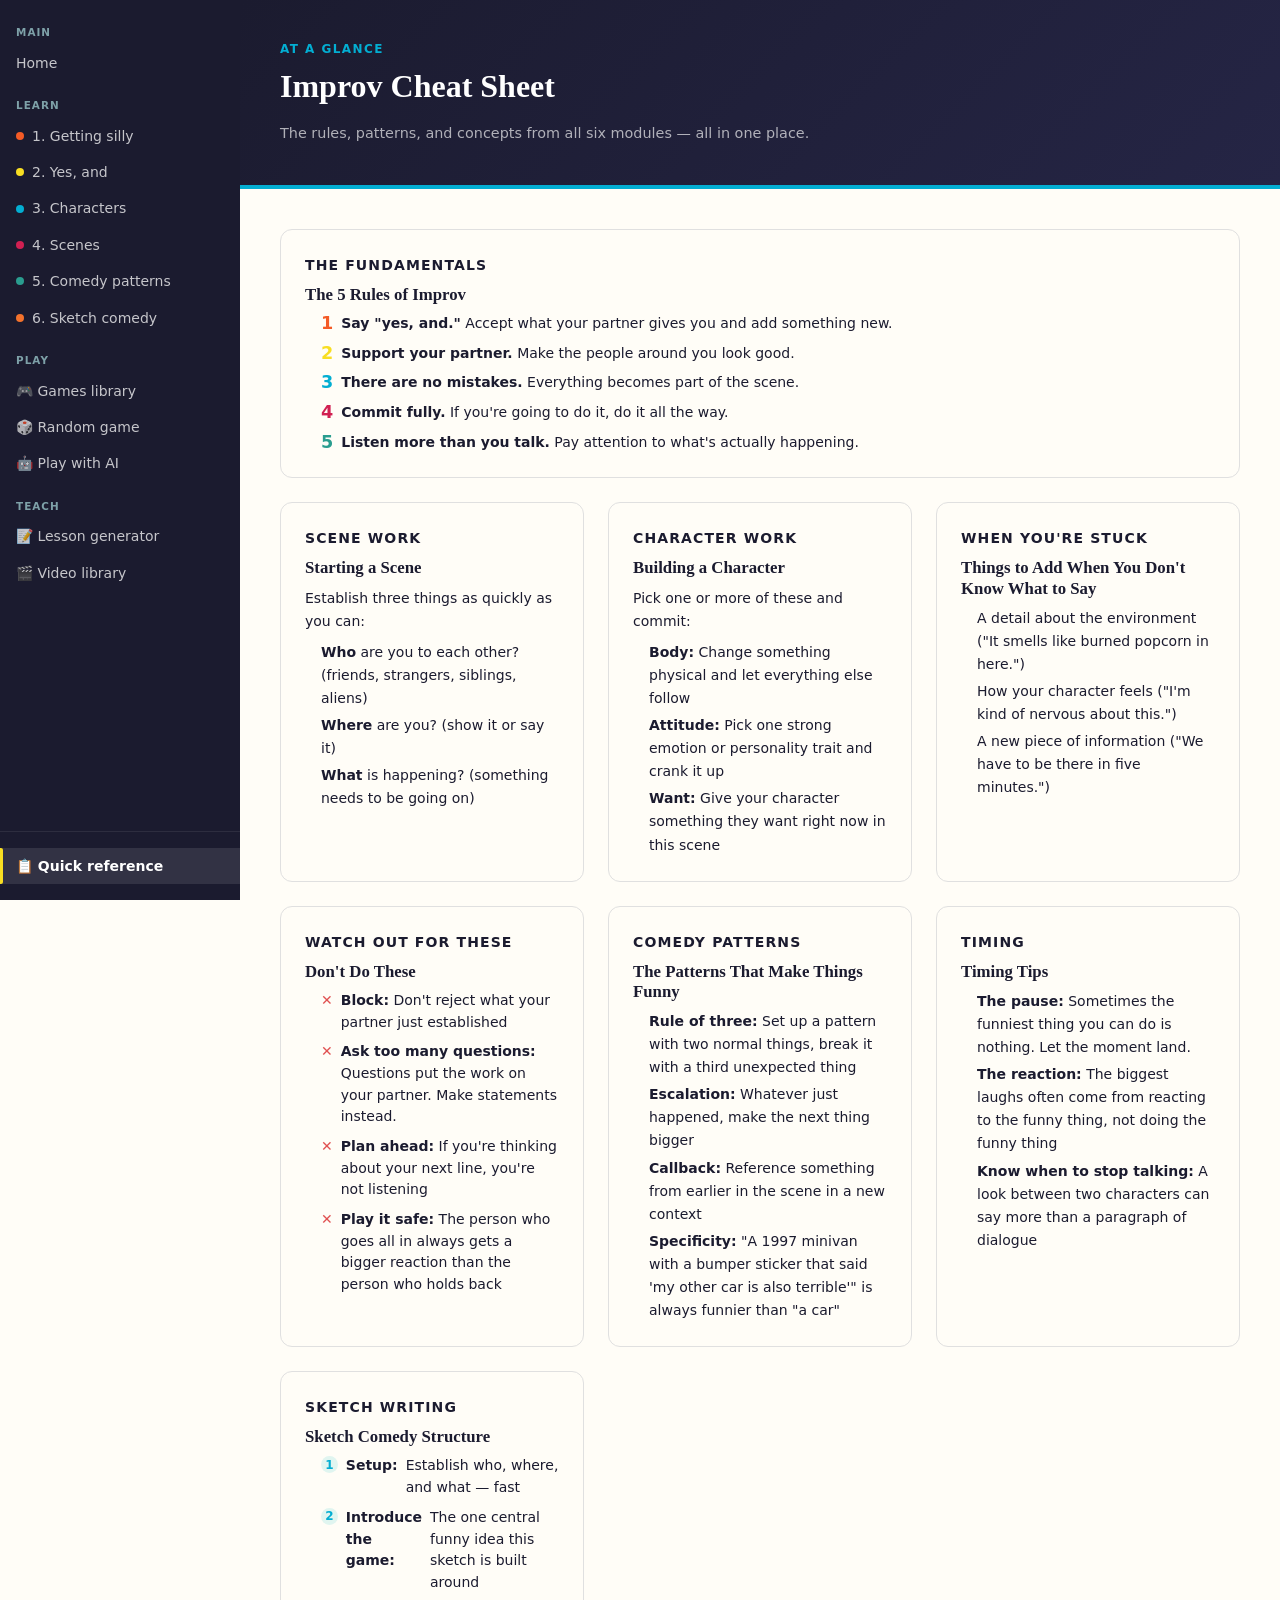
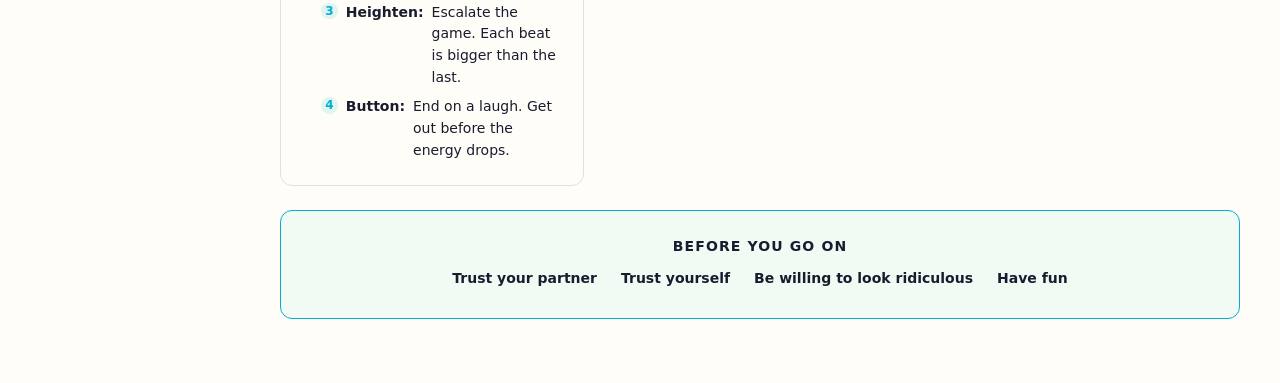
==== reference.html @ 0218b7f6 "Initial site build Co-Authored-By: Claude Sonnet 4.6 <noreply@anthropic.com>" ====
<!DOCTYPE html>
<html lang="en">
<head>
  <meta charset="UTF-8">
  <meta name="viewport" content="width=device-width, initial-scale=1.0">
  <title>Quick Reference — The Improv Hub</title>
  <link rel="stylesheet" href="style.css">
  <link rel="stylesheet" href="modules/module.css">
  <!-- Reference-specific styles for the cheat sheet layout -->
  <style>
    .ref-grid {
      display: grid;
      grid-template-columns: repeat(auto-fill, minmax(300px, 1fr));
      gap: var(--space-lg);
      padding: var(--space-xl) var(--space-xl) var(--space-2xl);
    }

    /* Full-width cards span both columns on wider screens */
    .ref-card-full {
      grid-column: 1 / -1;
    }

    .ref-card {
      background: var(--color-surface);
      border: 1px solid var(--color-border);
      border-radius: 12px;
      padding: var(--space-lg);
    }

    .ref-card-heading {
      font-size: 0.7rem;
      font-weight: 700;
      letter-spacing: 0.08em;
      text-transform: uppercase;
      color: var(--color-teal);
      margin: 0 0 var(--space-md);
    }

    .ref-card h3 {
      font-size: 1.05rem;
      font-weight: 700;
      color: var(--color-dark-text);
      margin: 0 0 var(--space-sm);
    }

    .ref-card ul,
    .ref-card ol {
      margin: 0;
      padding-left: var(--space-md);
      color: var(--color-body-text);
      font-size: 0.875rem;
      line-height: 1.65;
    }

    .ref-card li {
      margin-bottom: var(--space-xs);
    }

    .ref-card li:last-child {
      margin-bottom: 0;
    }

    .ref-card p {
      color: var(--color-body-text);
      font-size: 0.875rem;
      line-height: 1.65;
      margin: 0 0 var(--space-sm);
    }

    .ref-card p:last-child {
      margin-bottom: 0;
    }

    /* The five rules get colored numbers */
    .rules-list {
      list-style: none;
      padding: 0;
      margin: 0;
    }

    .rules-list li {
      display: flex;
      gap: var(--space-sm);
      margin-bottom: var(--space-sm);
      font-size: 0.875rem;
      line-height: 1.55;
      color: var(--color-body-text);
    }

    .rules-list li:last-child {
      margin-bottom: 0;
    }

    .rule-num {
      font-size: 1.1rem;
      font-weight: 800;
      line-height: 1;
      flex-shrink: 0;
      padding-top: 2px;
    }

    /* Don'ts list — red accent */
    .dont-list {
      list-style: none;
      padding: 0;
      margin: 0;
    }

    .dont-list li {
      display: flex;
      gap: var(--space-sm);
      margin-bottom: var(--space-sm);
      font-size: 0.875rem;
      line-height: 1.55;
      color: var(--color-body-text);
    }

    .dont-list li:last-child {
      margin-bottom: 0;
    }

    .dont-marker {
      color: #e05050;
      font-weight: 700;
      flex-shrink: 0;
    }

    /* Sketch steps — numbered with teal accent */
    .sketch-steps {
      list-style: none;
      padding: 0;
      margin: 0;
      counter-reset: sketch-step;
    }

    .sketch-steps li {
      counter-increment: sketch-step;
      display: flex;
      gap: var(--space-sm);
      margin-bottom: var(--space-sm);
      font-size: 0.875rem;
      line-height: 1.55;
      color: var(--color-body-text);
    }

    .sketch-steps li:last-child {
      margin-bottom: 0;
    }

    .sketch-steps li::before {
      content: counter(sketch-step);
      font-size: 0.75rem;
      font-weight: 800;
      color: var(--color-teal);
      background: rgba(0, 188, 188, 0.12);
      border-radius: 50%;
      width: 1.4em;
      height: 1.4em;
      display: flex;
      align-items: center;
      justify-content: center;
      flex-shrink: 0;
      margin-top: 1px;
    }

    /* "Before you go on" card — special treatment */
    .ref-card-closing {
      border-color: var(--color-teal);
      background: rgba(0, 188, 188, 0.05);
      text-align: center;
    }

    .ref-card-closing ul {
      list-style: none;
      padding: 0;
      display: flex;
      flex-wrap: wrap;
      justify-content: center;
      gap: var(--space-sm) var(--space-lg);
    }

    .ref-card-closing ul li {
      font-size: 0.875rem;
      color: var(--color-dark-text);
      font-weight: 600;
    }

    @media (max-width: 640px) {
      .ref-grid {
        grid-template-columns: 1fr;
        padding: var(--space-lg);
      }
    }
  </style>
</head>
<body>

  <button class="sidebar-toggle" id="sidebar-toggle" aria-label="Open navigation menu" aria-expanded="false" aria-controls="sidebar">☰</button>
  <div class="sidebar-overlay" id="sidebar-overlay" aria-hidden="true"></div>

  <div class="site-wrapper">

    <nav class="sidebar" id="sidebar" aria-label="Main navigation">
      <div class="sidebar-nav">
        <div class="nav-group">
          <div class="nav-group-label">Main</div>
          <a href="index.html" class="nav-link">Home</a>
        </div>
        <div class="nav-group">
          <div class="nav-group-label">Learn</div>
          <a href="modules/module1.html" class="nav-link"><span class="module-dot" style="background-color: var(--module-1-color);" aria-hidden="true"></span>1. Getting silly</a>
          <a href="modules/module2.html" class="nav-link"><span class="module-dot" style="background-color: var(--module-2-color);" aria-hidden="true"></span>2. Yes, and</a>
          <a href="modules/module3.html" class="nav-link"><span class="module-dot" style="background-color: var(--module-3-color);" aria-hidden="true"></span>3. Characters</a>
          <a href="modules/module4.html" class="nav-link"><span class="module-dot" style="background-color: var(--module-4-color);" aria-hidden="true"></span>4. Scenes</a>
          <a href="modules/module5.html" class="nav-link"><span class="module-dot" style="background-color: var(--module-5-color);" aria-hidden="true"></span>5. Comedy patterns</a>
          <a href="modules/module6.html" class="nav-link"><span class="module-dot" style="background-color: var(--module-6-color);" aria-hidden="true"></span>6. Sketch comedy</a>
        </div>
        <div class="nav-group">
          <div class="nav-group-label">Play</div>
          <a href="games/library.html" class="nav-link">🎮 Games library</a>
          <a href="play/ai-play.html?random=1" class="nav-link">🎲 Random game</a>
          <a href="play/ai-play.html" class="nav-link">🤖 Play with AI</a>
        </div>
        <div class="nav-group">
          <div class="nav-group-label">Teach</div>
          <a href="teach/lesson-generator.html" class="nav-link">📝 Lesson generator</a>
          <a href="videos/library.html" class="nav-link">🎬 Video library</a>
        </div>
      </div>
      <div class="sidebar-footer">
        <a href="reference.html" class="nav-link">📋 Quick reference</a>
      </div>
    </nav>

    <main class="main-content" id="main-content">

      <!-- Page header -->
      <header class="module-hero" style="--module-color: var(--color-teal);" aria-labelledby="ref-title">
        <p class="module-eyebrow">At a glance</p>
        <h1 id="ref-title">Improv Cheat Sheet</h1>
        <p style="color: rgba(255,255,255,0.65); margin: var(--space-sm) 0 0; font-size: 0.9rem;">
          The rules, patterns, and concepts from all six modules — all in one place.
        </p>
      </header>

      <!-- Cheat sheet grid -->
      <div class="ref-grid">

        <!-- The 5 Rules -->
        <div class="ref-card ref-card-full">
          <p class="ref-card-heading">The fundamentals</p>
          <h3>The 5 Rules of Improv</h3>
          <ol class="rules-list">
            <li>
              <span class="rule-num" style="color: var(--module-1-color);">1</span>
              <span><strong>Say "yes, and."</strong> Accept what your partner gives you and add something new.</span>
            </li>
            <li>
              <span class="rule-num" style="color: var(--module-2-color);">2</span>
              <span><strong>Support your partner.</strong> Make the people around you look good.</span>
            </li>
            <li>
              <span class="rule-num" style="color: var(--module-3-color);">3</span>
              <span><strong>There are no mistakes.</strong> Everything becomes part of the scene.</span>
            </li>
            <li>
              <span class="rule-num" style="color: var(--module-4-color);">4</span>
              <span><strong>Commit fully.</strong> If you're going to do it, do it all the way.</span>
            </li>
            <li>
              <span class="rule-num" style="color: var(--module-5-color);">5</span>
              <span><strong>Listen more than you talk.</strong> Pay attention to what's actually happening.</span>
            </li>
          </ol>
        </div>

        <!-- Starting a scene -->
        <div class="ref-card">
          <p class="ref-card-heading">Scene work</p>
          <h3>Starting a Scene</h3>
          <p>Establish three things as quickly as you can:</p>
          <ul>
            <li><strong>Who</strong> are you to each other? (friends, strangers, siblings, aliens)</li>
            <li><strong>Where</strong> are you? (show it or say it)</li>
            <li><strong>What</strong> is happening? (something needs to be going on)</li>
          </ul>
        </div>

        <!-- Building a character -->
        <div class="ref-card">
          <p class="ref-card-heading">Character work</p>
          <h3>Building a Character</h3>
          <p>Pick one or more of these and commit:</p>
          <ul>
            <li><strong>Body:</strong> Change something physical and let everything else follow</li>
            <li><strong>Attitude:</strong> Pick one strong emotion or personality trait and crank it up</li>
            <li><strong>Want:</strong> Give your character something they want right now in this scene</li>
          </ul>
        </div>

        <!-- Things to add when stuck -->
        <div class="ref-card">
          <p class="ref-card-heading">When you're stuck</p>
          <h3>Things to Add When You Don't Know What to Say</h3>
          <ul>
            <li>A detail about the environment ("It smells like burned popcorn in here.")</li>
            <li>How your character feels ("I'm kind of nervous about this.")</li>
            <li>A new piece of information ("We have to be there in five minutes.")</li>
          </ul>
        </div>

        <!-- Don'ts -->
        <div class="ref-card">
          <p class="ref-card-heading">Watch out for these</p>
          <h3>Don't Do These</h3>
          <ul class="dont-list">
            <li>
              <span class="dont-marker">✕</span>
              <span><strong>Block:</strong> Don't reject what your partner just established</span>
            </li>
            <li>
              <span class="dont-marker">✕</span>
              <span><strong>Ask too many questions:</strong> Questions put the work on your partner. Make statements instead.</span>
            </li>
            <li>
              <span class="dont-marker">✕</span>
              <span><strong>Plan ahead:</strong> If you're thinking about your next line, you're not listening</span>
            </li>
            <li>
              <span class="dont-marker">✕</span>
              <span><strong>Play it safe:</strong> The person who goes all in always gets a bigger reaction than the person who holds back</span>
            </li>
          </ul>
        </div>

        <!-- Comedy patterns -->
        <div class="ref-card">
          <p class="ref-card-heading">Comedy patterns</p>
          <h3>The Patterns That Make Things Funny</h3>
          <ul>
            <li><strong>Rule of three:</strong> Set up a pattern with two normal things, break it with a third unexpected thing</li>
            <li><strong>Escalation:</strong> Whatever just happened, make the next thing bigger</li>
            <li><strong>Callback:</strong> Reference something from earlier in the scene in a new context</li>
            <li><strong>Specificity:</strong> "A 1997 minivan with a bumper sticker that said 'my other car is also terrible'" is always funnier than "a car"</li>
          </ul>
        </div>

        <!-- Timing tips -->
        <div class="ref-card">
          <p class="ref-card-heading">Timing</p>
          <h3>Timing Tips</h3>
          <ul>
            <li><strong>The pause:</strong> Sometimes the funniest thing you can do is nothing. Let the moment land.</li>
            <li><strong>The reaction:</strong> The biggest laughs often come from reacting to the funny thing, not doing the funny thing</li>
            <li><strong>Know when to stop talking:</strong> A look between two characters can say more than a paragraph of dialogue</li>
          </ul>
        </div>

        <!-- Sketch comedy structure -->
        <div class="ref-card">
          <p class="ref-card-heading">Sketch writing</p>
          <h3>Sketch Comedy Structure</h3>
          <ol class="sketch-steps">
            <li><strong>Setup:</strong> Establish who, where, and what — fast</li>
            <li><strong>Introduce the game:</strong> The one central funny idea this sketch is built around</li>
            <li><strong>Heighten:</strong> Escalate the game. Each beat is bigger than the last.</li>
            <li><strong>Button:</strong> End on a laugh. Get out before the energy drops.</li>
          </ol>
        </div>

        <!-- Before you go on -->
        <div class="ref-card ref-card-full ref-card-closing">
          <p class="ref-card-heading">Before you go on</p>
          <ul>
            <li>Trust your partner</li>
            <li>Trust yourself</li>
            <li>Be willing to look ridiculous</li>
            <li>Have fun</li>
          </ul>
        </div>

      </div><!-- /ref-grid -->

    </main>

  </div>

  <script src="js/navigation.js"></script>
</body>
</html>
---- style.css ----
/* ============================================================
   THE IMPROV HUB — Global Stylesheet
   style.css

   Table of contents:
   1. CSS custom properties (color/type variables)
   2. Reset and base styles
   3. Typography
   4. Layout (sidebar + main content)
   5. Sidebar navigation
   6. Buttons
   7. Cards (module cards, game cards)
   8. Homepage sections (hero, learn improv, games library, random game)
   9. Badges and tags
   10. Filter tags
   11. Utilities
   12. Responsive / mobile
============================================================ */


/* ============================================================
   1. CSS CUSTOM PROPERTIES
   These variables are used everywhere. Change a color here
   and it updates across the whole site.
============================================================ */

:root {
  /* Core colors */
  --color-navy:        #1B1B2F;
  --color-yellow:      #F8DE22;
  --color-orange:      #F45B26;
  --color-teal:        #03AED2;
  --color-red:         #D12052;
  --color-green:       #2A9D8F;
  --color-deep-orange: #F3722C;
  --color-soft-teal:   #A8DADC;

  /* Background and text */
  --color-bg:          #FFFDF7;
  --color-dark-text:   #1B1B2F;
  --color-gray-text:   #6B6B8D;
  --color-border:      #e0e0e0;
  --color-white:       #ffffff;

  /* Module 2 special case — yellow needs dark text on white */
  --color-yellow-text: #B8A000;
  --color-yellow-tint: #FFFDE6;

  /* Module accent colors (used for dots, labels, badges) */
  --module-1-color:    var(--color-orange);
  --module-2-color:    var(--color-yellow);
  --module-3-color:    var(--color-teal);
  --module-4-color:    var(--color-red);
  --module-5-color:    var(--color-green);
  --module-6-color:    var(--color-deep-orange);

  /* Sidebar */
  --sidebar-width:     240px;
  --sidebar-bg:        var(--color-navy);

  /* Typography */
  --font-serif:        'Georgia', 'Times New Roman', serif;
  --font-sans:         'Segoe UI', system-ui, -apple-system, sans-serif;

  /* Spacing */
  --space-xs:   4px;
  --space-sm:   8px;
  --space-md:   16px;
  --space-lg:   24px;
  --space-xl:   40px;
  --space-2xl:  64px;

  /* Border radius */
  --radius-sm:  6px;
  --radius-md:  10px;
  --radius-lg:  16px;

  /* Shadows */
  --shadow-card: 0 2px 8px rgba(27, 27, 47, 0.08);
  --shadow-card-hover: 0 4px 16px rgba(27, 27, 47, 0.14);
}


/* ============================================================
   2. RESET AND BASE STYLES
   Normalize cross-browser differences and set sensible defaults
============================================================ */

*, *::before, *::after {
  box-sizing: border-box;
  margin: 0;
  padding: 0;
}

html {
  font-size: 16px;
  scroll-behavior: smooth;
}

body {
  font-family: var(--font-sans);
  background-color: var(--color-bg);
  color: var(--color-dark-text);
  line-height: 1.6;
  min-height: 100vh;
}

img {
  max-width: 100%;
  height: auto;
  display: block;
}

a {
  color: var(--color-teal);
  text-decoration: none;
}

a:hover {
  text-decoration: underline;
}

ul, ol {
  list-style: none;
}


/* ============================================================
   3. TYPOGRAPHY
============================================================ */

h1, h2, h3, h4, h5, h6 {
  font-family: var(--font-serif);
  color: var(--color-dark-text);
  line-height: 1.2;
}

h1 { font-size: 2.5rem; }
h2 { font-size: 1.75rem; }
h3 { font-size: 1.25rem; }
h4 { font-size: 1.1rem; }

p {
  margin-bottom: var(--space-md);
}

p:last-child {
  margin-bottom: 0;
}

/* Section headings used across homepage */
.section-heading {
  font-family: var(--font-serif);
  font-size: 1.75rem;
  color: var(--color-dark-text);
  margin-bottom: var(--space-lg);
}

.section-heading-row {
  display: flex;
  align-items: baseline;
  justify-content: space-between;
  margin-bottom: var(--space-lg);
}

.section-heading-row .section-heading {
  margin-bottom: 0;
}

.view-all-link {
  font-size: 0.9rem;
  color: var(--color-teal);
  font-family: var(--font-sans);
  white-space: nowrap;
}

.view-all-link:hover {
  text-decoration: underline;
}


/* ============================================================
   4. LAYOUT — SIDEBAR + MAIN CONTENT
   The sidebar is fixed on the left; content scrolls independently.
============================================================ */

.site-wrapper {
  display: flex;
  min-height: 100vh;
}

/* Sidebar takes a fixed column on the left */
.sidebar {
  width: var(--sidebar-width);
  flex-shrink: 0;           /* Don't let it compress */
  background-color: var(--sidebar-bg);
  position: fixed;
  top: 0;
  left: 0;
  height: 100vh;
  overflow-y: auto;
  z-index: 100;
  display: flex;
  flex-direction: column;
}

/* Main content fills the rest of the viewport */
.main-content {
  margin-left: var(--sidebar-width);
  flex: 1;
  min-width: 0;             /* Prevents overflow in flex children */
}

/* Mobile toggle button — hidden on desktop */
.sidebar-toggle {
  display: none;
}


/* ============================================================
   5. SIDEBAR NAVIGATION
============================================================ */

/* Navigation groups (MAIN, LEARN, PLAY, TEACH) */
.sidebar-nav {
  flex: 1;
  padding: var(--space-lg) 0 var(--space-md);
}

.nav-group {
  margin-bottom: var(--space-md);
}

/* Section label (e.g., "MAIN", "MODULES") */
.nav-group-label {
  font-size: 0.65rem;
  font-weight: 700;
  letter-spacing: 0.1em;
  text-transform: uppercase;
  color: var(--color-soft-teal);
  padding: 0 var(--space-md) var(--space-xs);
  opacity: 0.7;
}

/* Individual nav links */
.nav-link {
  display: flex;
  align-items: center;
  gap: var(--space-sm);
  padding: 7px var(--space-md);
  color: rgba(255, 255, 255, 0.75);
  font-size: 0.875rem;
  text-decoration: none;
  border-radius: 0;
  transition: background-color 0.15s ease, color 0.15s ease;
  position: relative;
}

.nav-link:hover {
  background-color: rgba(255, 255, 255, 0.07);
  color: var(--color-white);
  text-decoration: none;
}

/* Active state — white text + subtle left accent */
.nav-link.active {
  background-color: rgba(255, 255, 255, 0.1);
  color: var(--color-white);
  font-weight: 600;
}

.nav-link.active::before {
  content: '';
  position: absolute;
  left: 0;
  top: 0;
  bottom: 0;
  width: 3px;
  background-color: var(--color-yellow);
  border-radius: 0 2px 2px 0;
}

/* Colored module dots in the sidebar */
.module-dot {
  width: 8px;
  height: 8px;
  border-radius: 50%;
  flex-shrink: 0;
}

/* Bottom section of sidebar (Quick Reference, divider) */
.sidebar-footer {
  padding: var(--space-md) 0;
  border-top: 1px solid rgba(255, 255, 255, 0.08);
}


/* ============================================================
   6. BUTTONS
============================================================ */

.btn {
  display: inline-flex;
  align-items: center;
  gap: var(--space-sm);
  padding: 10px 22px;
  border: none;
  border-radius: var(--radius-sm);
  font-family: var(--font-sans);
  font-size: 0.9rem;
  font-weight: 600;
  cursor: pointer;
  text-decoration: none;
  transition: opacity 0.15s ease, transform 0.1s ease;
  line-height: 1;
}

.btn:hover {
  opacity: 0.88;
  transform: translateY(-1px);
  text-decoration: none;
}

.btn:active {
  transform: translateY(0);
}

/* Orange — "Start learning", "Random game" */
.btn-orange {
  background-color: var(--color-orange);
  color: var(--color-white);
}

/* Teal — "Browse games" */
.btn-teal {
  background-color: var(--color-teal);
  color: var(--color-white);
}

/* Yellow — "Play with AI" */
.btn-yellow {
  background-color: var(--color-yellow);
  color: var(--color-dark-text);
}

/* Ghost / outline button */
.btn-outline {
  background-color: transparent;
  color: var(--color-white);
  border: 2px solid rgba(255, 255, 255, 0.4);
}

.btn-outline:hover {
  border-color: var(--color-white);
}

/* Large button variant */
.btn-lg {
  padding: 13px 28px;
  font-size: 1rem;
}


/* ============================================================
   7. CARDS
============================================================ */

/* Base card styles shared by module and game cards */
.card {
  background-color: var(--color-white);
  border: 1px solid var(--color-border);
  border-radius: var(--radius-md);
  overflow: hidden;
  transition: box-shadow 0.2s ease, transform 0.15s ease;
  box-shadow: var(--shadow-card);
}

.card:hover {
  box-shadow: var(--shadow-card-hover);
  transform: translateY(-2px);
}

.card a {
  text-decoration: none;
  color: inherit;
}

/* --- Module cards (used in the 3x2 grid on homepage) --- */
.module-card {
  padding: var(--space-lg);
  display: flex;
  flex-direction: column;
  gap: var(--space-sm);
  cursor: pointer;
}

.module-card:hover {
  text-decoration: none;
}

/* "Module 1" colored label */
.module-card-label {
  font-size: 0.75rem;
  font-weight: 700;
  text-transform: uppercase;
  letter-spacing: 0.06em;
}

.module-card-title {
  font-family: var(--font-serif);
  font-size: 1.05rem;
  color: var(--color-dark-text);
  line-height: 1.3;
  margin-bottom: var(--space-xs);
}

.module-card-desc {
  font-size: 0.85rem;
  color: var(--color-gray-text);
  line-height: 1.5;
  flex: 1;
}

.module-card-meta {
  display: flex;
  gap: var(--space-sm);
  flex-wrap: wrap;
  margin-top: var(--space-sm);
}

/* --- Game cards (featured 2x2, and smaller grid) --- */
.game-card {
  padding: var(--space-md);
  display: flex;
  flex-direction: column;
  gap: var(--space-xs);
  cursor: pointer;
  position: relative;
}

.game-card-title {
  font-family: var(--font-serif);
  font-size: 1rem;
  color: var(--color-dark-text);
  line-height: 1.3;
}

.game-card-desc {
  font-size: 0.82rem;
  color: var(--color-gray-text);
  line-height: 1.45;
  flex: 1;
}

.game-card-meta {
  display: flex;
  gap: var(--space-xs);
  flex-wrap: wrap;
  margin-top: var(--space-sm);
}

/* Featured game cards are slightly larger */
.game-card-featured {
  padding: var(--space-lg);
}

.game-card-featured .game-card-title {
  font-size: 1.1rem;
}

/* AI badge positioned in top-right of featured cards */
.ai-badge {
  position: absolute;
  top: var(--space-md);
  right: var(--space-md);
  background-color: var(--color-yellow);
  color: var(--color-dark-text);
  font-size: 0.7rem;
  font-weight: 700;
  padding: 3px 8px;
  border-radius: 20px;
  white-space: nowrap;
}


/* ============================================================
   8. HOMEPAGE SECTIONS
============================================================ */

/* --- Hero section --- */
.hero {
  background: linear-gradient(135deg, #1B1B2F 0%, #252545 100%);
  padding: var(--space-2xl) var(--space-xl);
  color: var(--color-white);
  min-height: 380px;
  display: flex;
  flex-direction: column;
  justify-content: center;
}

.hero-eyebrow {
  font-size: 0.75rem;
  font-weight: 700;
  letter-spacing: 0.15em;
  text-transform: uppercase;
  color: var(--color-teal);
  margin-bottom: var(--space-sm);
  font-family: var(--font-sans);
}

.hero-title {
  font-family: var(--font-serif);
  font-size: 3.25rem;
  color: var(--color-yellow);
  line-height: 1.1;
  margin-bottom: var(--space-md);
}

.hero-subtitle {
  font-size: 1.05rem;
  color: rgba(255, 255, 255, 0.8);
  max-width: 520px;
  line-height: 1.6;
  margin-bottom: var(--space-xl);
}

.hero-buttons {
  display: flex;
  gap: var(--space-md);
  flex-wrap: wrap;
}

/* --- Content sections (shared padding/max-width) --- */
.section {
  padding: var(--space-xl);
}

.section + .section {
  padding-top: 0;  /* Sections stack without double spacing */
}

/* --- Module grid (3 columns on homepage) --- */
.modules-grid {
  display: grid;
  grid-template-columns: repeat(3, 1fr);
  gap: var(--space-md);
}

/* --- Featured games (2x2 grid) --- */
.featured-games-grid {
  display: grid;
  grid-template-columns: repeat(2, 1fr);
  gap: var(--space-md);
  margin-bottom: var(--space-lg);
}

/* --- Additional games (4-column smaller grid) --- */
.games-grid-small {
  display: grid;
  grid-template-columns: repeat(4, 1fr);
  gap: var(--space-sm);
  margin-top: var(--space-md);
}

/* --- "FEATURED GAMES" sub-label --- */
.subsection-label {
  font-size: 0.7rem;
  font-weight: 700;
  letter-spacing: 0.12em;
  text-transform: uppercase;
  color: var(--color-gray-text);
  margin-bottom: var(--space-md);
}

/* --- Random game banner --- */
.random-game-banner {
  background-color: var(--color-navy);
  padding: var(--space-xl);
  text-align: center;
}

.random-game-banner h2 {
  font-family: var(--font-serif);
  font-size: 1.75rem;
  color: var(--color-yellow);
  margin-bottom: var(--space-sm);
}

.random-game-banner p {
  color: var(--color-teal);
  font-size: 1rem;
  margin-bottom: var(--space-lg);
}


/* ============================================================
   9. BADGES AND TAGS
   Small colored chips used inside cards (e.g., "4 games", "15 min")
============================================================ */

.badge {
  display: inline-flex;
  align-items: center;
  gap: 4px;
  padding: 3px 10px;
  border-radius: 20px;
  font-size: 0.72rem;
  font-weight: 600;
  line-height: 1.4;
  white-space: nowrap;
}

/* Module-colored badges — background is a light tint of the module color */
/* These are set inline via CSS custom properties on each card */
.badge-tinted {
  background-color: var(--badge-bg, #f0f0f0);
  color: var(--badge-color, #444);
}

/* Category tag on game cards */
.tag {
  display: inline-block;
  padding: 2px 8px;
  background-color: #f0f0f0;
  color: var(--color-gray-text);
  border-radius: 20px;
  font-size: 0.7rem;
  font-weight: 600;
}


/* ============================================================
   10. FILTER TAGS ROW
   Used in the games library and homepage games section
============================================================ */

.filter-tags {
  display: flex;
  gap: var(--space-sm);
  flex-wrap: wrap;
  margin-bottom: var(--space-lg);
}

.filter-tag {
  padding: 6px 14px;
  border: 1px solid var(--color-border);
  background-color: var(--color-white);
  color: var(--color-gray-text);
  border-radius: 20px;
  font-size: 0.82rem;
  font-weight: 500;
  cursor: pointer;
  transition: background-color 0.15s ease, color 0.15s ease, border-color 0.15s ease;
  font-family: var(--font-sans);
}

.filter-tag:hover {
  border-color: var(--color-teal);
  color: var(--color-teal);
}

.filter-tag.active {
  background-color: var(--color-navy);
  color: var(--color-white);
  border-color: var(--color-navy);
}


/* ============================================================
   11. UTILITIES
============================================================ */

.sr-only {
  position: absolute;
  width: 1px;
  height: 1px;
  padding: 0;
  margin: -1px;
  overflow: hidden;
  clip: rect(0, 0, 0, 0);
  white-space: nowrap;
  border: 0;
}

.text-teal  { color: var(--color-teal); }
.text-yellow { color: var(--color-yellow); }
.text-gray  { color: var(--color-gray-text); }

.mt-sm { margin-top: var(--space-sm); }
.mt-md { margin-top: var(--space-md); }
.mt-lg { margin-top: var(--space-lg); }


/* ============================================================
   12. RESPONSIVE / MOBILE
   Breakpoint: 768px (tablets and phones)
   - Sidebar slides off-screen and becomes a drawer
   - Grids collapse to fewer columns
============================================================ */

@media (max-width: 768px) {

  /* Sidebar becomes a hidden drawer */
  .sidebar {
    transform: translateX(-100%);
    transition: transform 0.25s ease;
    width: 260px;
  }

  /* When open, slide in */
  .sidebar.sidebar-open {
    transform: translateX(0);
  }

  /* Main content takes full width on mobile */
  .main-content {
    margin-left: 0;
  }

  /* Show the mobile toggle button */
  .sidebar-toggle {
    display: flex;
    align-items: center;
    justify-content: center;
    position: fixed;
    top: var(--space-md);
    left: var(--space-md);
    z-index: 200;
    width: 40px;
    height: 40px;
    background-color: var(--color-navy);
    color: var(--color-white);
    border: none;
    border-radius: var(--radius-sm);
    cursor: pointer;
    font-size: 1.1rem;
  }

  /* Overlay behind open sidebar on mobile */
  .sidebar-overlay {
    display: none;
    position: fixed;
    inset: 0;
    background-color: rgba(0, 0, 0, 0.5);
    z-index: 99;
  }

  .sidebar-overlay.visible {
    display: block;
  }

  /* Stack hero vertically, reduce size */
  .hero {
    padding: 64px var(--space-lg) var(--space-xl);
    min-height: auto;
  }

  .hero-title {
    font-size: 2.25rem;
  }

  .hero-buttons {
    flex-direction: column;
    align-items: flex-start;
  }

  /* Content sections less padding */
  .section {
    padding: var(--space-lg);
  }

  /* Module cards: 1 column */
  .modules-grid {
    grid-template-columns: 1fr;
  }

  /* Featured games: 1 column */
  .featured-games-grid {
    grid-template-columns: 1fr;
  }

  /* Small games grid: 2 columns */
  .games-grid-small {
    grid-template-columns: repeat(2, 1fr);
  }

  /* Random game banner */
  .random-game-banner {
    padding: var(--space-xl) var(--space-lg);
  }
}

@media (max-width: 480px) {
  .games-grid-small {
    grid-template-columns: 1fr;
  }

  .hero-title {
    font-size: 1.9rem;
  }
}
---- modules/module.css ----
/* ============================================================
   module.css
   Styles for all module pages (module1–6).
   Loaded in addition to global style.css.

   Table of contents:
   1. Module hero header
   2. Module section nav (sticky tab bar)
   3. Module content sections
   4. Lesson accordion
   5. Video placeholder
   6. Game spotlight card
   7. AI play section — setup panel
   8. AI play section — API key overlay
   9. AI play section — chat interface
   10. AI play section — reflection panel
   11. Responsive
============================================================ */


/* ============================================================
   1. MODULE HERO HEADER
   Each module gets its own color via --module-color on the element.
============================================================ */

.module-hero {
  background: linear-gradient(135deg, var(--color-navy) 0%, #252545 100%);
  padding: var(--space-xl);
  border-bottom: 4px solid var(--module-color, var(--color-orange));
  position: relative;
}

.module-eyebrow {
  font-size: 0.75rem;
  font-weight: 700;
  letter-spacing: 0.12em;
  text-transform: uppercase;
  color: var(--module-color, var(--color-orange));
  margin-bottom: var(--space-sm);
  font-family: var(--font-sans);
}

.module-hero h1 {
  color: var(--color-white);
  font-size: 2rem;
  margin-bottom: var(--space-md);
}

.module-hero-meta {
  display: flex;
  gap: var(--space-md);
  flex-wrap: wrap;
}

.module-hero-badge {
  background-color: rgba(255, 255, 255, 0.12);
  color: rgba(255, 255, 255, 0.8);
  border-radius: 20px;
  padding: 4px 12px;
  font-size: 0.8rem;
}


/* ============================================================
   2. MODULE SECTION NAV
   Sticky horizontal tab bar that links to each section.
============================================================ */

.module-tabs {
  position: sticky;
  top: 0;
  z-index: 50;
  background-color: var(--color-white);
  border-bottom: 1px solid var(--color-border);
  display: flex;
  gap: 0;
  overflow-x: auto;
  scrollbar-width: none; /* Firefox */
}

.module-tabs::-webkit-scrollbar { display: none; }

.module-tab {
  flex-shrink: 0;
  padding: 12px var(--space-md);
  font-size: 0.85rem;
  font-weight: 500;
  color: var(--color-gray-text);
  text-decoration: none;
  border-bottom: 3px solid transparent;
  transition: color 0.15s ease, border-color 0.15s ease;
  white-space: nowrap;
}

.module-tab:hover {
  color: var(--color-dark-text);
  text-decoration: none;
}

.module-tab.active {
  color: var(--module-color, var(--color-orange));
  border-bottom-color: var(--module-color, var(--color-orange));
  font-weight: 600;
}


/* ============================================================
   3. MODULE CONTENT SECTIONS
============================================================ */

.module-section {
  padding: var(--space-xl);
  border-bottom: 1px solid var(--color-border);
}

.module-section:last-child {
  border-bottom: none;
}

.module-section-heading {
  font-family: var(--font-serif);
  font-size: 1.5rem;
  color: var(--color-dark-text);
  margin-bottom: var(--space-lg);
}

/* Stub placeholder for sections not yet built */
.section-stub {
  background-color: #f8f8fb;
  border: 1px dashed var(--color-border);
  border-radius: var(--radius-md);
  padding: var(--space-xl);
  text-align: center;
  color: var(--color-gray-text);
  font-style: italic;
}


/* ============================================================
   4. LESSON ACCORDION
   Used in "The Basics" section for collapsible concept cards.
============================================================ */

.accordion {
  display: flex;
  flex-direction: column;
  gap: var(--space-sm);
}

.accordion-item {
  border: 1px solid var(--color-border);
  border-radius: var(--radius-md);
  overflow: hidden;
}

.accordion-trigger {
  width: 100%;
  display: flex;
  align-items: center;
  justify-content: space-between;
  padding: var(--space-md) var(--space-lg);
  background-color: var(--color-white);
  border: none;
  cursor: pointer;
  font-family: var(--font-sans);
  font-size: 0.95rem;
  font-weight: 600;
  color: var(--color-dark-text);
  text-align: left;
  transition: background-color 0.15s ease;
}

.accordion-trigger:hover {
  background-color: #f8f8f8;
}

.accordion-icon {
  font-size: 0.7rem;
  flex-shrink: 0;
  transition: transform 0.2s ease;
  color: var(--color-gray-text);
}

.accordion-trigger[aria-expanded="true"] .accordion-icon {
  transform: rotate(180deg);
}

.accordion-body {
  padding: var(--space-md) var(--space-lg) var(--space-lg);
  border-top: 1px solid var(--color-border);
  font-size: 0.9rem;
  line-height: 1.65;
  color: var(--color-dark-text);
}

.accordion-body[hidden] { display: none; }


/* ============================================================
   5. VIDEO PLACEHOLDER
============================================================ */

.video-grid {
  display: grid;
  grid-template-columns: repeat(2, 1fr);
  gap: var(--space-md);
}

.video-placeholder {
  background-color: #1a1a2e;
  border-radius: var(--radius-md);
  aspect-ratio: 16 / 9;
  display: flex;
  flex-direction: column;
  align-items: center;
  justify-content: center;
  gap: var(--space-sm);
  color: rgba(255, 255, 255, 0.5);
  font-size: 0.85rem;
}

.video-placeholder-icon {
  font-size: 2rem;
  opacity: 0.4;
}

.video-caption {
  font-size: 0.82rem;
  color: var(--color-gray-text);
  margin-top: var(--space-sm);
  text-align: center;
}


/* ============================================================
   6. GAME SPOTLIGHT CARD
============================================================ */

.game-spotlight {
  background-color: var(--color-white);
  border: 1px solid var(--color-border);
  border-radius: var(--radius-lg);
  overflow: hidden;
}

.game-spotlight-header {
  padding: var(--space-lg);
  border-bottom: 1px solid var(--color-border);
  display: flex;
  align-items: flex-start;
  justify-content: space-between;
  gap: var(--space-md);
}

.game-spotlight-title {
  font-family: var(--font-serif);
  font-size: 1.25rem;
}

.game-spotlight-body {
  padding: var(--space-lg);
}

.game-spotlight-body ol {
  list-style: decimal;
  padding-left: var(--space-lg);
  display: flex;
  flex-direction: column;
  gap: var(--space-sm);
  font-size: 0.92rem;
  line-height: 1.6;
}


/* ============================================================
   7. AI PLAY SECTION — SETUP PANEL
   The intro screen before the game starts.
============================================================ */

/* The whole AI play zone — dark navy background */
.ai-play-zone {
  background-color: var(--color-navy);
  border-radius: var(--radius-lg);
  overflow: hidden;
  position: relative;
}

/* Each panel inside the zone: setup, chat, reflection */
.ai-panel {
  padding: var(--space-xl);
}

.ai-panel[hidden] { display: none; }

.ai-panel-heading {
  font-family: var(--font-serif);
  font-size: 1.4rem;
  color: var(--color-white);
  margin-bottom: var(--space-sm);
}

.ai-panel-intro {
  color: rgba(255, 255, 255, 0.75);
  font-size: 0.92rem;
  line-height: 1.65;
  margin-bottom: var(--space-lg);
  max-width: 600px;
}

/* "How it works" and tips lists */
.ai-how-it-works {
  background-color: rgba(255, 255, 255, 0.06);
  border-radius: var(--radius-md);
  padding: var(--space-md) var(--space-lg);
  margin-bottom: var(--space-lg);
}

.ai-how-it-works h3 {
  font-family: var(--font-sans);
  font-size: 0.72rem;
  font-weight: 700;
  letter-spacing: 0.1em;
  text-transform: uppercase;
  color: var(--color-soft-teal);
  margin-bottom: var(--space-sm);
}

.ai-how-it-works ul {
  list-style: none;
  display: flex;
  flex-direction: column;
  gap: 6px;
}

.ai-how-it-works li {
  font-size: 0.875rem;
  color: rgba(255, 255, 255, 0.8);
  padding-left: var(--space-md);
  position: relative;
  line-height: 1.5;
}

.ai-how-it-works li::before {
  content: '→';
  position: absolute;
  left: 0;
  color: var(--color-teal);
  font-size: 0.75rem;
  top: 1px;
}

/* Prompt picker */
.prompt-picker-label {
  font-size: 0.72rem;
  font-weight: 700;
  letter-spacing: 0.1em;
  text-transform: uppercase;
  color: var(--color-soft-teal);
  margin-bottom: var(--space-sm);
}

.prompt-list {
  display: flex;
  flex-direction: column;
  gap: var(--space-xs);
  margin-bottom: var(--space-md);
}

.prompt-option {
  padding: 10px var(--space-md);
  background-color: rgba(255, 255, 255, 0.07);
  border: 1px solid rgba(255, 255, 255, 0.1);
  border-radius: var(--radius-sm);
  color: rgba(255, 255, 255, 0.8);
  font-size: 0.875rem;
  cursor: pointer;
  text-align: left;
  font-family: var(--font-sans);
  transition: background-color 0.15s ease, border-color 0.15s ease, color 0.15s ease;
  line-height: 1.4;
}

.prompt-option:hover {
  background-color: rgba(255, 255, 255, 0.12);
  border-color: rgba(255, 255, 255, 0.25);
  color: var(--color-white);
}

.prompt-option.selected {
  background-color: rgba(3, 174, 210, 0.2);
  border-color: var(--color-teal);
  color: var(--color-white);
}

/* Custom prompt input */
.prompt-custom {
  display: flex;
  gap: var(--space-sm);
  margin-bottom: var(--space-lg);
}

.prompt-custom-input {
  flex: 1;
  background-color: rgba(255, 255, 255, 0.07);
  border: 1px solid rgba(255, 255, 255, 0.15);
  border-radius: var(--radius-sm);
  color: var(--color-white);
  font-family: var(--font-sans);
  font-size: 0.875rem;
  padding: 9px var(--space-md);
  outline: none;
  transition: border-color 0.15s ease;
}

.prompt-custom-input::placeholder {
  color: rgba(255, 255, 255, 0.35);
}

.prompt-custom-input:focus {
  border-color: var(--color-teal);
}

/* Who goes first */
.who-starts-label {
  font-size: 0.72rem;
  font-weight: 700;
  letter-spacing: 0.1em;
  text-transform: uppercase;
  color: var(--color-soft-teal);
  margin-bottom: var(--space-sm);
}

.who-starts-buttons {
  display: flex;
  gap: var(--space-sm);
  margin-bottom: var(--space-xl);
}

.who-starts-btn {
  flex: 1;
  padding: 10px;
  background-color: rgba(255, 255, 255, 0.07);
  border: 1px solid rgba(255, 255, 255, 0.15);
  border-radius: var(--radius-sm);
  color: rgba(255, 255, 255, 0.75);
  font-family: var(--font-sans);
  font-size: 0.875rem;
  cursor: pointer;
  transition: all 0.15s ease;
  text-align: center;
}

.who-starts-btn:hover {
  background-color: rgba(255, 255, 255, 0.12);
  color: var(--color-white);
}

.who-starts-btn.selected {
  background-color: rgba(248, 222, 34, 0.15);
  border-color: var(--color-yellow);
  color: var(--color-yellow);
  font-weight: 600;
}


/* ============================================================
   8. AI PLAY SECTION — API KEY OVERLAY
============================================================ */

.api-key-overlay {
  position: absolute;
  inset: 0;
  background-color: rgba(27, 27, 47, 0.97);
  display: flex;
  align-items: center;
  justify-content: center;
  padding: var(--space-xl);
  border-radius: var(--radius-lg);
  z-index: 10;
}

.api-key-overlay[hidden] { display: none; }

.api-key-box {
  background-color: rgba(255, 255, 255, 0.05);
  border: 1px solid rgba(255, 255, 255, 0.15);
  border-radius: var(--radius-lg);
  padding: var(--space-xl);
  max-width: 420px;
  width: 100%;
  text-align: center;
}

.api-key-box h3 {
  font-family: var(--font-serif);
  color: var(--color-white);
  font-size: 1.2rem;
  margin-bottom: var(--space-sm);
}

.api-key-box p {
  font-size: 0.875rem;
  color: rgba(255, 255, 255, 0.65);
  margin-bottom: var(--space-lg);
  line-height: 1.55;
}

.api-key-input {
  width: 100%;
  background-color: rgba(255, 255, 255, 0.07);
  border: 1px solid rgba(255, 255, 255, 0.2);
  border-radius: var(--radius-sm);
  color: var(--color-white);
  font-family: var(--font-sans);
  font-size: 0.875rem;
  padding: 10px var(--space-md);
  margin-bottom: var(--space-sm);
  outline: none;
  width: 100%;
  letter-spacing: 0.03em;
  transition: border-color 0.15s ease;
}

.api-key-input:focus {
  border-color: var(--color-teal);
}

.api-key-error {
  color: #ff6b6b;
  font-size: 0.82rem;
  margin-bottom: var(--space-sm);
  min-height: 1.2em;
}


/* ============================================================
   9. AI PLAY SECTION — CHAT INTERFACE
============================================================ */

.chat-header {
  display: flex;
  align-items: center;
  justify-content: space-between;
  padding: var(--space-md) var(--space-lg);
  border-bottom: 1px solid rgba(255, 255, 255, 0.1);
}

.chat-game-title {
  font-size: 0.85rem;
  font-weight: 600;
  color: rgba(255, 255, 255, 0.7);
}

.chat-round-counter {
  font-size: 0.78rem;
  color: var(--color-soft-teal);
  font-weight: 600;
}

/* Scrollable message list */
.chat-messages {
  padding: var(--space-md) var(--space-lg);
  min-height: 300px;
  max-height: 480px;
  overflow-y: auto;
  display: flex;
  flex-direction: column;
  gap: var(--space-md);
  scroll-behavior: smooth;
}

/* Individual message row */
.chat-message {
  display: flex;
  gap: var(--space-sm);
  max-width: 85%;
}

/* AI messages — left side */
.chat-message-ai {
  align-self: flex-start;
}

.chat-message-ai .chat-bubble {
  background-color: rgba(255, 255, 255, 0.1);
  color: rgba(255, 255, 255, 0.92);
  border-radius: 4px 16px 16px 16px;
}

.chat-avatar {
  flex-shrink: 0;
  width: 28px;
  height: 28px;
  background-color: rgba(3, 174, 210, 0.25);
  border-radius: 50%;
  display: flex;
  align-items: center;
  justify-content: center;
  font-size: 0.85rem;
  margin-top: 2px;
}

/* Student messages — right side */
.chat-message-user {
  align-self: flex-end;
  flex-direction: row-reverse;
}

.chat-message-user .chat-bubble {
  background-color: rgba(248, 222, 34, 0.15);
  color: var(--color-white);
  border-radius: 16px 4px 16px 16px;
  border: 1px solid rgba(248, 222, 34, 0.2);
}

.chat-bubble {
  padding: 10px var(--space-md);
  font-size: 0.9rem;
  line-height: 1.55;
  word-break: break-word;
}

/* Typing indicator (three animated dots) */
.typing-indicator {
  display: flex;
  gap: 4px;
  padding: 12px var(--space-md);
  background-color: rgba(255, 255, 255, 0.08);
  border-radius: 4px 16px 16px 16px;
  align-items: center;
}

.typing-dot {
  width: 7px;
  height: 7px;
  background-color: rgba(255, 255, 255, 0.4);
  border-radius: 50%;
  animation: typingPulse 1.2s ease-in-out infinite;
}

.typing-dot:nth-child(2) { animation-delay: 0.2s; }
.typing-dot:nth-child(3) { animation-delay: 0.4s; }

@keyframes typingPulse {
  0%, 60%, 100% { opacity: 0.3; transform: translateY(0); }
  30%           { opacity: 1;   transform: translateY(-3px); }
}

/* Chat input area */
.chat-input-area {
  padding: var(--space-md) var(--space-lg);
  border-top: 1px solid rgba(255, 255, 255, 0.1);
  display: flex;
  flex-direction: column;
  gap: var(--space-sm);
}

.chat-input-row {
  display: flex;
  gap: var(--space-sm);
}

.chat-input {
  flex: 1;
  background-color: rgba(255, 255, 255, 0.08);
  border: 1px solid rgba(255, 255, 255, 0.15);
  border-radius: var(--radius-sm);
  color: var(--color-white);
  font-family: var(--font-sans);
  font-size: 0.92rem;
  padding: 10px var(--space-md);
  outline: none;
  resize: none;
  transition: border-color 0.15s ease;
  line-height: 1.45;
}

.chat-input::placeholder { color: rgba(255, 255, 255, 0.3); }
.chat-input:focus        { border-color: rgba(255, 255, 255, 0.35); }
.chat-input:disabled     { opacity: 0.4; cursor: not-allowed; }

.chat-send-btn {
  padding: 10px 18px;
  background-color: var(--color-teal);
  color: var(--color-white);
  border: none;
  border-radius: var(--radius-sm);
  font-family: var(--font-sans);
  font-size: 0.875rem;
  font-weight: 600;
  cursor: pointer;
  transition: opacity 0.15s ease;
  align-self: flex-end;
  white-space: nowrap;
}

.chat-send-btn:hover    { opacity: 0.85; }
.chat-send-btn:disabled { opacity: 0.35; cursor: not-allowed; }

.chat-actions-row {
  display: flex;
  justify-content: flex-end;
}

.end-scene-btn {
  font-size: 0.78rem;
  color: rgba(255, 255, 255, 0.4);
  background: none;
  border: none;
  cursor: pointer;
  font-family: var(--font-sans);
  padding: 2px 0;
  transition: color 0.15s ease;
}

.end-scene-btn:hover        { color: rgba(255, 255, 255, 0.8); }
.end-scene-btn.prominent    { color: rgba(255, 255, 255, 0.75); font-weight: 600; }

/* Error message in chat */
.chat-error {
  font-size: 0.82rem;
  color: #ff8a80;
  text-align: center;
  padding: var(--space-xs) 0;
}


/* ============================================================
   10. AI PLAY SECTION — REFLECTION PANEL
============================================================ */

.reflection-heading {
  font-family: var(--font-serif);
  font-size: 1.5rem;
  color: var(--color-yellow);
  margin-bottom: var(--space-md);
}

.reflection-questions {
  list-style: none;
  display: flex;
  flex-direction: column;
  gap: var(--space-md);
  margin-bottom: var(--space-lg);
}

.reflection-questions li {
  display: flex;
  gap: var(--space-sm);
  font-size: 0.95rem;
  color: rgba(255, 255, 255, 0.85);
  line-height: 1.55;
}

.reflection-q-marker {
  color: var(--color-teal);
  font-weight: 700;
  flex-shrink: 0;
  margin-top: 1px;
}

.reflection-coda {
  font-size: 0.875rem;
  color: rgba(255, 255, 255, 0.6);
  line-height: 1.6;
  margin-bottom: var(--space-xl);
}

.reflection-actions {
  display: flex;
  gap: var(--space-md);
  flex-wrap: wrap;
}


/* ============================================================
   11. PROSE SECTIONS (flowing text, no accordion)
============================================================ */

.module-subsection {
  margin-bottom: var(--space-xl);
}

.module-subsection:last-child {
  margin-bottom: 0;
}

.module-subsection-heading {
  font-family: var(--font-serif);
  font-size: 1.2rem;
  color: var(--color-dark-text);
  margin-bottom: var(--space-md);
}

.module-prose {
  font-size: 0.95rem;
  line-height: 1.7;
  color: var(--color-dark-text);
  max-width: 660px;
}

.module-prose p {
  margin-bottom: var(--space-md);
}

.module-prose ul,
.module-prose ol {
  padding-left: var(--space-lg);
  margin-bottom: var(--space-md);
  display: flex;
  flex-direction: column;
  gap: 6px;
}

.module-prose ul { list-style: disc; }
.module-prose ol { list-style: decimal; }

.module-prose li { line-height: 1.55; }

.module-prose strong { font-weight: 700; }
.module-prose em     { font-style: italic; }

/* Bullet-vs-bullet comparison block (two columns) */
.comparison-block {
  display: grid;
  grid-template-columns: 1fr 1fr;
  gap: var(--space-md);
  margin-top: var(--space-md);
}

.comparison-col {
  background-color: #f8f8fb;
  border-radius: var(--radius-md);
  padding: var(--space-md);
}

.comparison-col h4 {
  font-family: var(--font-sans);
  font-size: 0.78rem;
  font-weight: 700;
  text-transform: uppercase;
  letter-spacing: 0.07em;
  margin-bottom: var(--space-sm);
}

.comparison-col.good { border-top: 3px solid var(--color-green); }
.comparison-col.good h4 { color: var(--color-green); }
.comparison-col.bad  { border-top: 3px solid var(--color-red); }
.comparison-col.bad  h4 { color: var(--color-red); }

.comparison-col ul {
  list-style: none;
  padding: 0;
  font-size: 0.875rem;
  line-height: 1.5;
  color: var(--color-dark-text);
  display: flex;
  flex-direction: column;
  gap: 5px;
}

/* Callout box (e.g. "Why this game is great") */
.callout-box {
  background-color: #f0f6ff;
  border-left: 3px solid var(--color-teal);
  border-radius: 0 var(--radius-md) var(--radius-md) 0;
  padding: var(--space-md) var(--space-lg);
  margin-top: var(--space-md);
}

.callout-box h4 {
  font-family: var(--font-sans);
  font-size: 0.78rem;
  font-weight: 700;
  text-transform: uppercase;
  letter-spacing: 0.07em;
  color: var(--color-teal);
  margin-bottom: var(--space-sm);
}

.callout-box p {
  font-size: 0.9rem;
  line-height: 1.6;
  color: var(--color-dark-text);
  margin: 0;
}

/* Example conversation for F/U game */
.example-exchange {
  background-color: #f8f8fb;
  border-radius: var(--radius-md);
  overflow: hidden;
  margin-top: var(--space-md);
}

.example-exchange-row {
  padding: 10px var(--space-lg);
  font-size: 0.875rem;
  line-height: 1.5;
  border-bottom: 1px solid var(--color-border);
}

.example-exchange-row:last-child {
  border-bottom: none;
}

.example-exchange-row.setup {
  background-color: #f0f0f5;
  font-style: italic;
  color: var(--color-gray-text);
}

.example-exchange-row.fortunately {
  background-color: #ecf9f5;
}

.example-exchange-row.unfortunately {
  background-color: #fff5f0;
}

.exchange-label {
  font-weight: 700;
  font-size: 0.78rem;
  text-transform: uppercase;
  letter-spacing: 0.05em;
  margin-right: 6px;
}

.exchange-label.fortunately   { color: var(--color-green); }
.exchange-label.unfortunately { color: var(--color-orange); }
.exchange-label.setup         { color: var(--color-gray-text); }


/* ============================================================
   12. VIDEO EMBED
============================================================ */

.video-embed-wrapper {
  position: relative;
  padding-bottom: 56.25%; /* 16:9 aspect ratio */
  height: 0;
  overflow: hidden;
  border-radius: var(--radius-md);
  background-color: #000;
  margin-bottom: var(--space-sm);
}

.video-embed-wrapper iframe {
  position: absolute;
  top: 0;
  left: 0;
  width: 100%;
  height: 100%;
  border: 0;
}

.video-caption {
  font-size: 0.82rem;
  color: var(--color-gray-text);
  margin-top: var(--space-sm);
}

/* Formatted content inside AI chat bubbles (markdown rendered to HTML) */
.chat-bubble p {
  margin: 0 0 0.45em;
  line-height: 1.55;
}
.chat-bubble p:last-child { margin-bottom: 0; }

.chat-bubble ul {
  list-style: disc;
  padding-left: 1.25em;
  margin: 0.3em 0 0.5em;
}
.chat-bubble li {
  margin-bottom: 0.2em;
  line-height: 1.5;
}
.chat-bubble hr {
  border: none;
  border-top: 1px solid rgba(255, 255, 255, 0.15);
  margin: 0.5em 0;
}
.chat-bubble strong {
  font-weight: 700;
}


/* Quick check section label */
.quick-check-label {
  font-size: 0.72rem;
  font-weight: 700;
  letter-spacing: 0.1em;
  text-transform: uppercase;
  color: var(--color-teal);
  margin-bottom: var(--space-md);
  padding-top: var(--space-lg);
  border-top: 1px solid var(--color-border);
  margin-top: var(--space-lg);
}


/* ============================================================
   13. QUIZ
============================================================ */

.quiz {
  display: flex;
  flex-direction: column;
  gap: var(--space-lg);
}

.quiz-question {
  display: flex;
  flex-direction: column;
  gap: var(--space-sm);
}

.quiz-q-number {
  font-size: 0.72rem;
  font-weight: 700;
  text-transform: uppercase;
  letter-spacing: 0.08em;
  color: var(--color-gray-text);
}

.quiz-q-text {
  font-size: 0.95rem;
  font-weight: 600;
  color: var(--color-dark-text);
  line-height: 1.45;
  margin-bottom: var(--space-xs);
}

.quiz-options {
  display: flex;
  flex-direction: column;
  gap: var(--space-xs);
}

.quiz-option {
  display: flex;
  align-items: flex-start;
  gap: var(--space-sm);
  padding: 10px var(--space-md);
  background-color: var(--color-white);
  border: 1px solid var(--color-border);
  border-radius: var(--radius-sm);
  font-family: var(--font-sans);
  font-size: 0.875rem;
  color: var(--color-dark-text);
  cursor: pointer;
  text-align: left;
  line-height: 1.45;
  transition: border-color 0.15s ease, background-color 0.15s ease;
}

.quiz-option:hover:not(:disabled) {
  border-color: var(--color-teal);
  background-color: #f5fcff;
}

/* After answering */
.quiz-option.correct {
  background-color: #e8f7f0;
  border-color: var(--color-green);
  color: #1a5e3a;
  font-weight: 600;
}

.quiz-option.incorrect {
  background-color: #ffeaea;
  border-color: var(--color-red);
  color: #8a1030;
}

.quiz-option.dimmed {
  opacity: 0.4;
}

.quiz-option:disabled {
  cursor: default;
}

.quiz-letter {
  font-weight: 700;
  font-size: 0.8rem;
  flex-shrink: 0;
  width: 18px;
  text-align: center;
  margin-top: 1px;
}

.quiz-feedback {
  font-size: 0.82rem;
  font-weight: 600;
  padding: 6px var(--space-md);
  border-radius: var(--radius-sm);
  min-height: 1.5em;
}

.quiz-feedback.correct   { color: #1a5e3a; background-color: #e8f7f0; }
.quiz-feedback.incorrect { color: #8a1030; background-color: #ffeaea; }


/* ============================================================
   14. RESPONSIVE
============================================================ */

@media (max-width: 768px) {
  .module-hero {
    padding: 64px var(--space-lg) var(--space-lg);
  }

  .module-section {
    padding: var(--space-lg);
  }

  .video-grid {
    grid-template-columns: 1fr;
  }

  .ai-panel {
    padding: var(--space-lg);
  }

  .who-starts-buttons {
    flex-direction: column;
  }

  .chat-messages {
    max-height: 360px;
  }

  .reflection-actions {
    flex-direction: column;
  }

  .reflection-actions .btn {
    width: 100%;
    justify-content: center;
  }
}
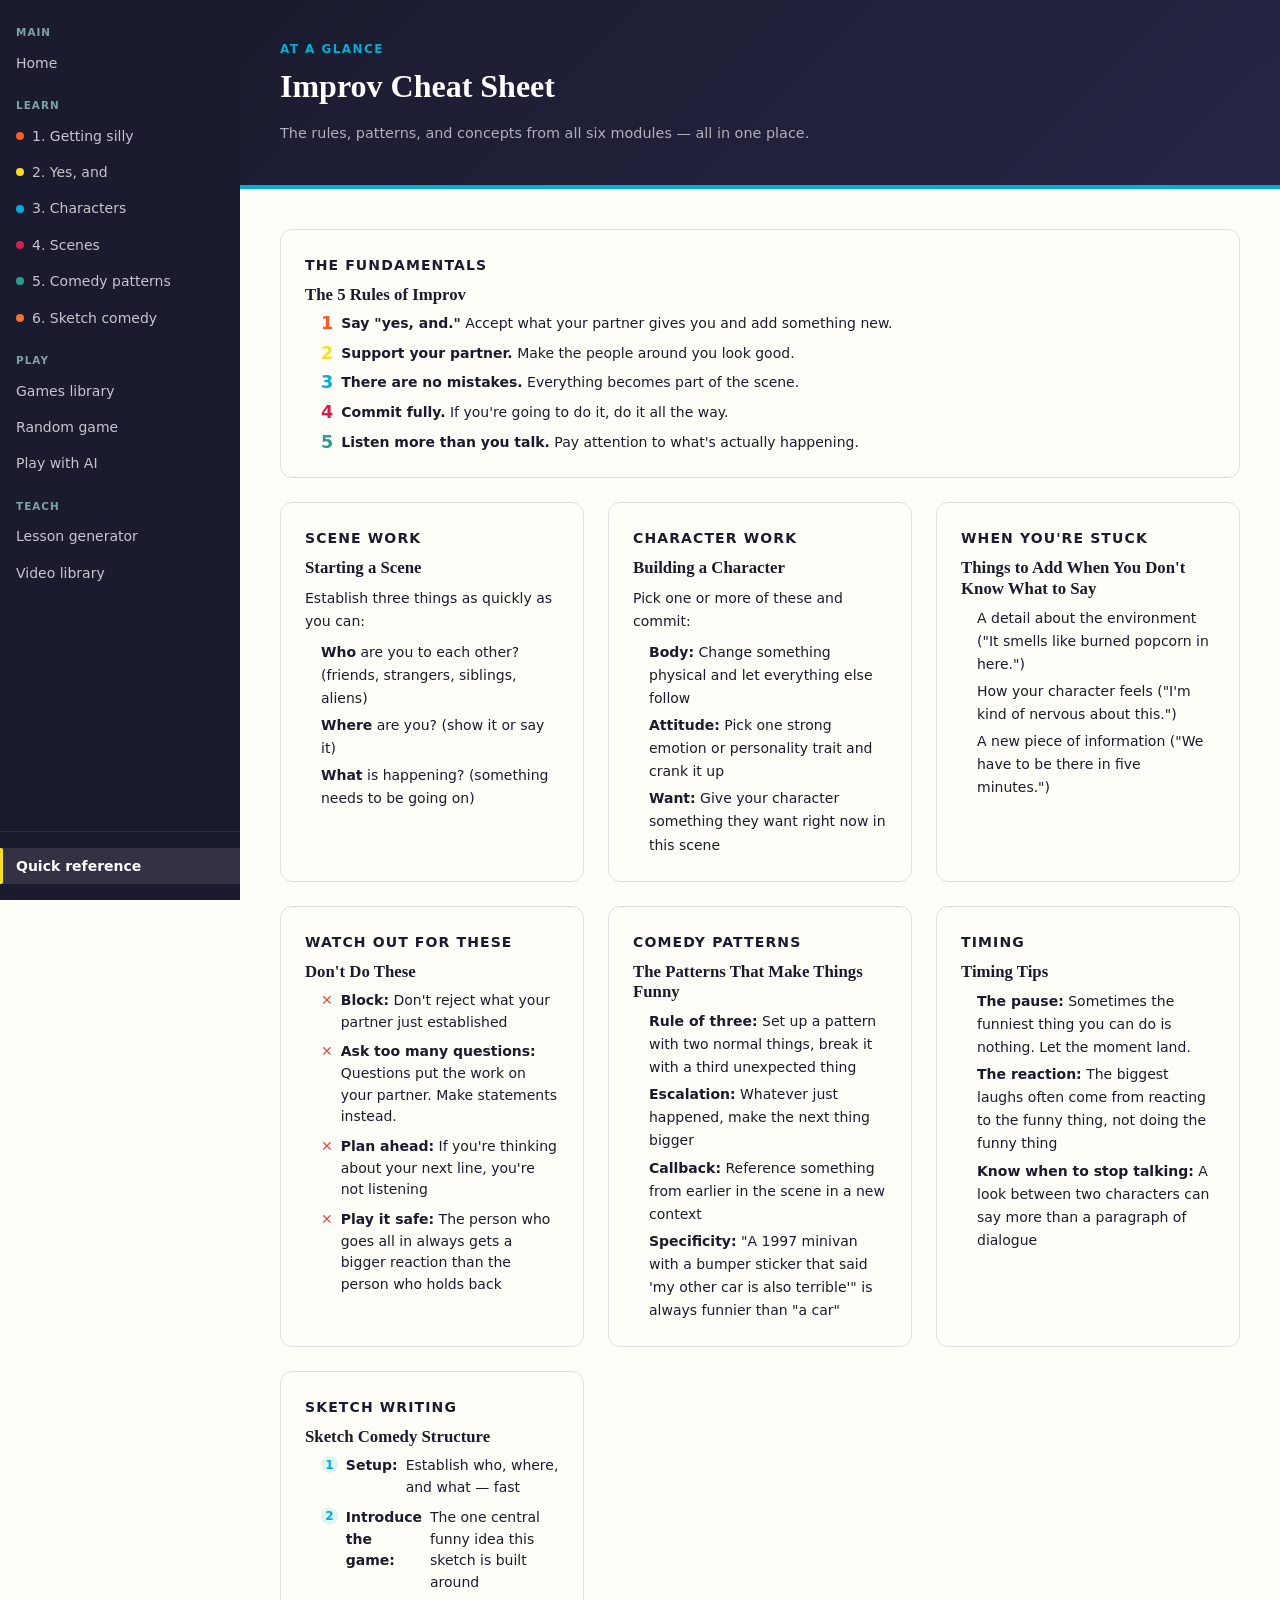
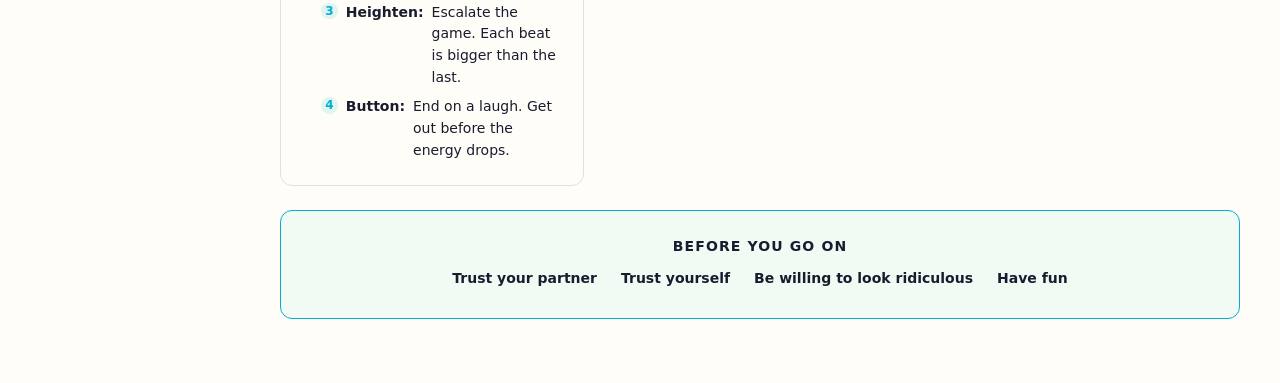
==== commit cb2206ee: "Remove emoji icons from sidebar nav links; remove AI badge from library cards Co-Authored-By: Claude" ====
--- a/reference.html
+++ b/reference.html
@@ -217,18 +217,18 @@
         </div>
         <div class="nav-group">
           <div class="nav-group-label">Play</div>
-          <a href="games/library.html" class="nav-link">🎮 Games library</a>
-          <a href="play/ai-play.html?random=1" class="nav-link">🎲 Random game</a>
-          <a href="play/ai-play.html" class="nav-link">🤖 Play with AI</a>
+          <a href="games/library.html" class="nav-link">Games library</a>
+          <a href="play/ai-play.html?random=1" class="nav-link">Random game</a>
+          <a href="play/ai-play.html" class="nav-link">Play with AI</a>
         </div>
         <div class="nav-group">
           <div class="nav-group-label">Teach</div>
-          <a href="teach/lesson-generator.html" class="nav-link">📝 Lesson generator</a>
-          <a href="videos/library.html" class="nav-link">🎬 Video library</a>
+          <a href="teach/lesson-generator.html" class="nav-link">Lesson generator</a>
+          <a href="videos/library.html" class="nav-link">Video library</a>
         </div>
       </div>
       <div class="sidebar-footer">
-        <a href="reference.html" class="nav-link">📋 Quick reference</a>
+        <a href="reference.html" class="nav-link">Quick reference</a>
       </div>
     </nav>
 
--- a/style.css
+++ b/style.css
@@ -496,6 +496,10 @@
   display: flex;
   flex-direction: column;
   justify-content: center;
+  align-items: center;   /* Center content horizontally */
+  text-align: center;
+  border-radius: var(--radius-lg);
+  margin: var(--space-lg);
 }
 
 .hero-eyebrow {
@@ -528,6 +532,7 @@
   display: flex;
   gap: var(--space-md);
   flex-wrap: wrap;
+  justify-content: center;
 }
 
 /* --- Content sections (shared padding/max-width) --- */
@@ -753,6 +758,8 @@
   .hero {
     padding: 64px var(--space-lg) var(--space-xl);
     min-height: auto;
+    margin: var(--space-md);
+    border-radius: var(--radius-md);
   }
 
   .hero-title {
@@ -761,7 +768,7 @@
 
   .hero-buttons {
     flex-direction: column;
-    align-items: flex-start;
+    align-items: center;
   }
 
   /* Content sections less padding */
